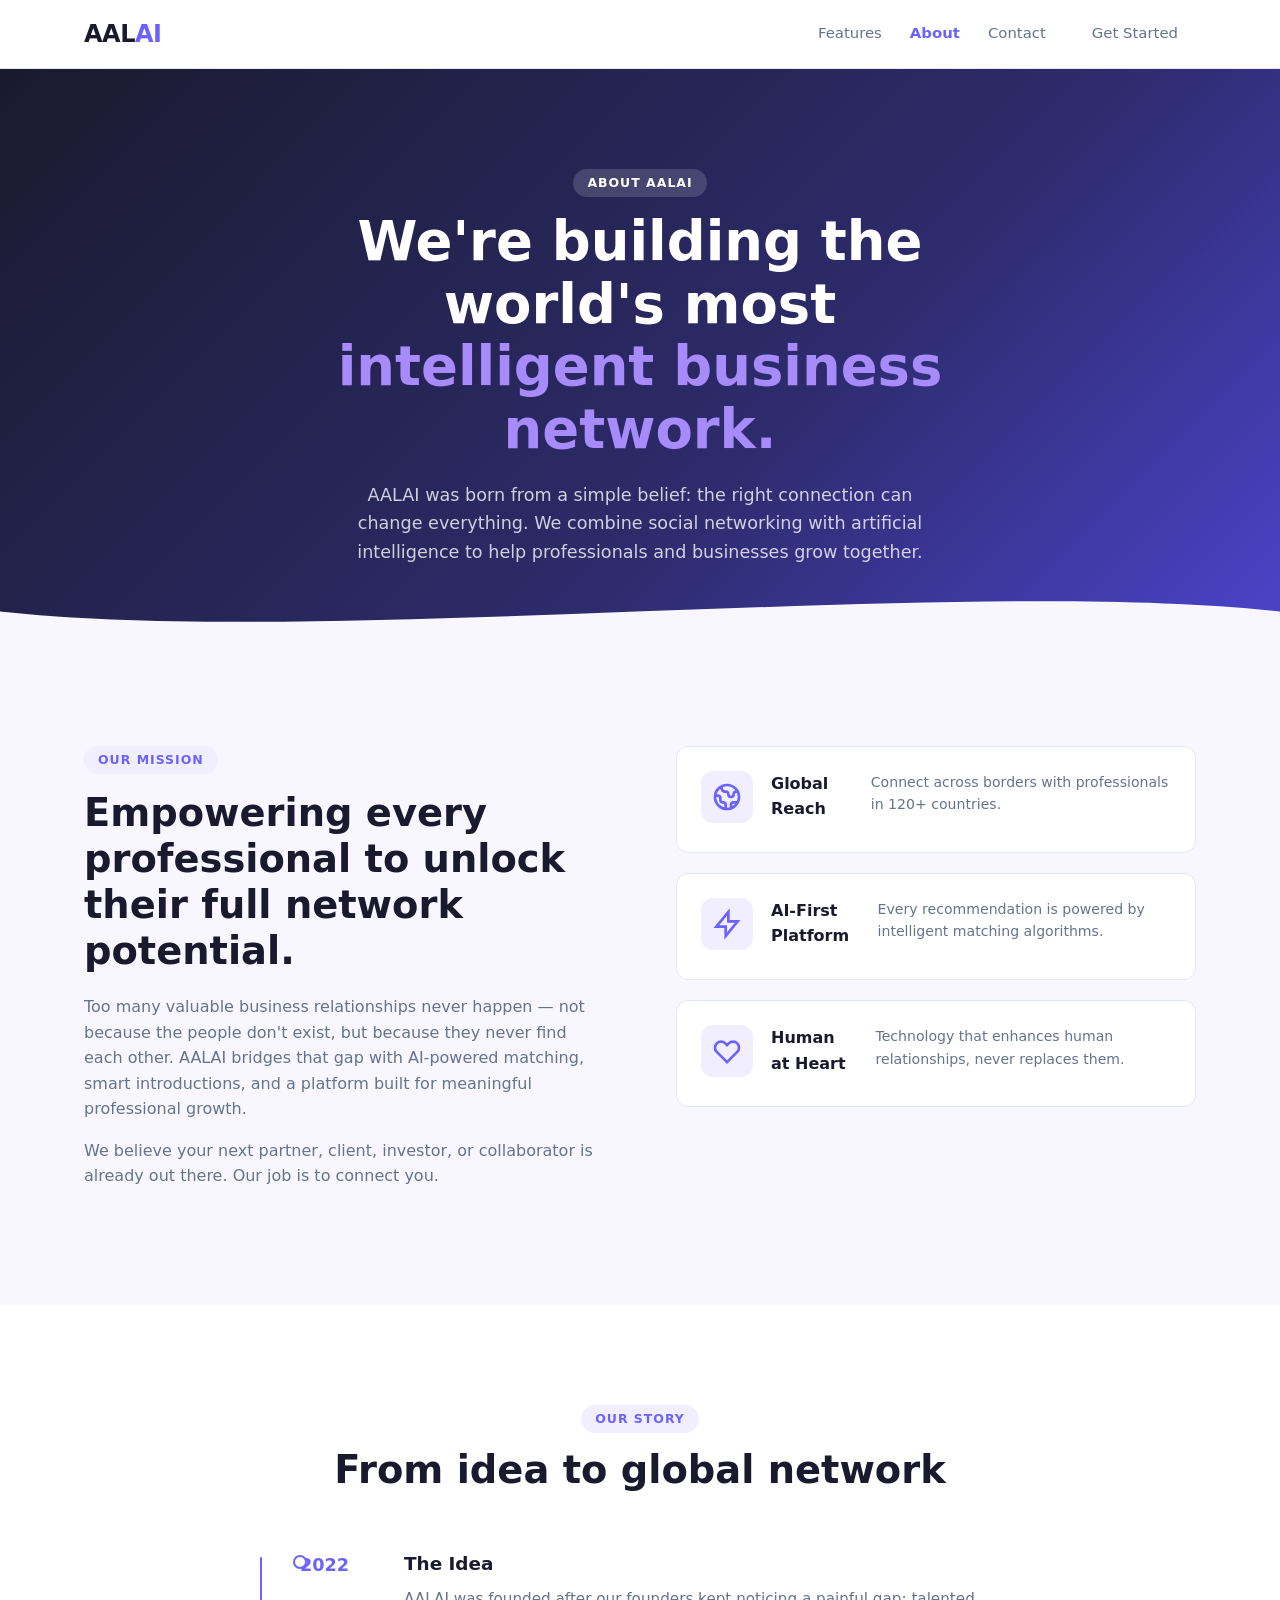
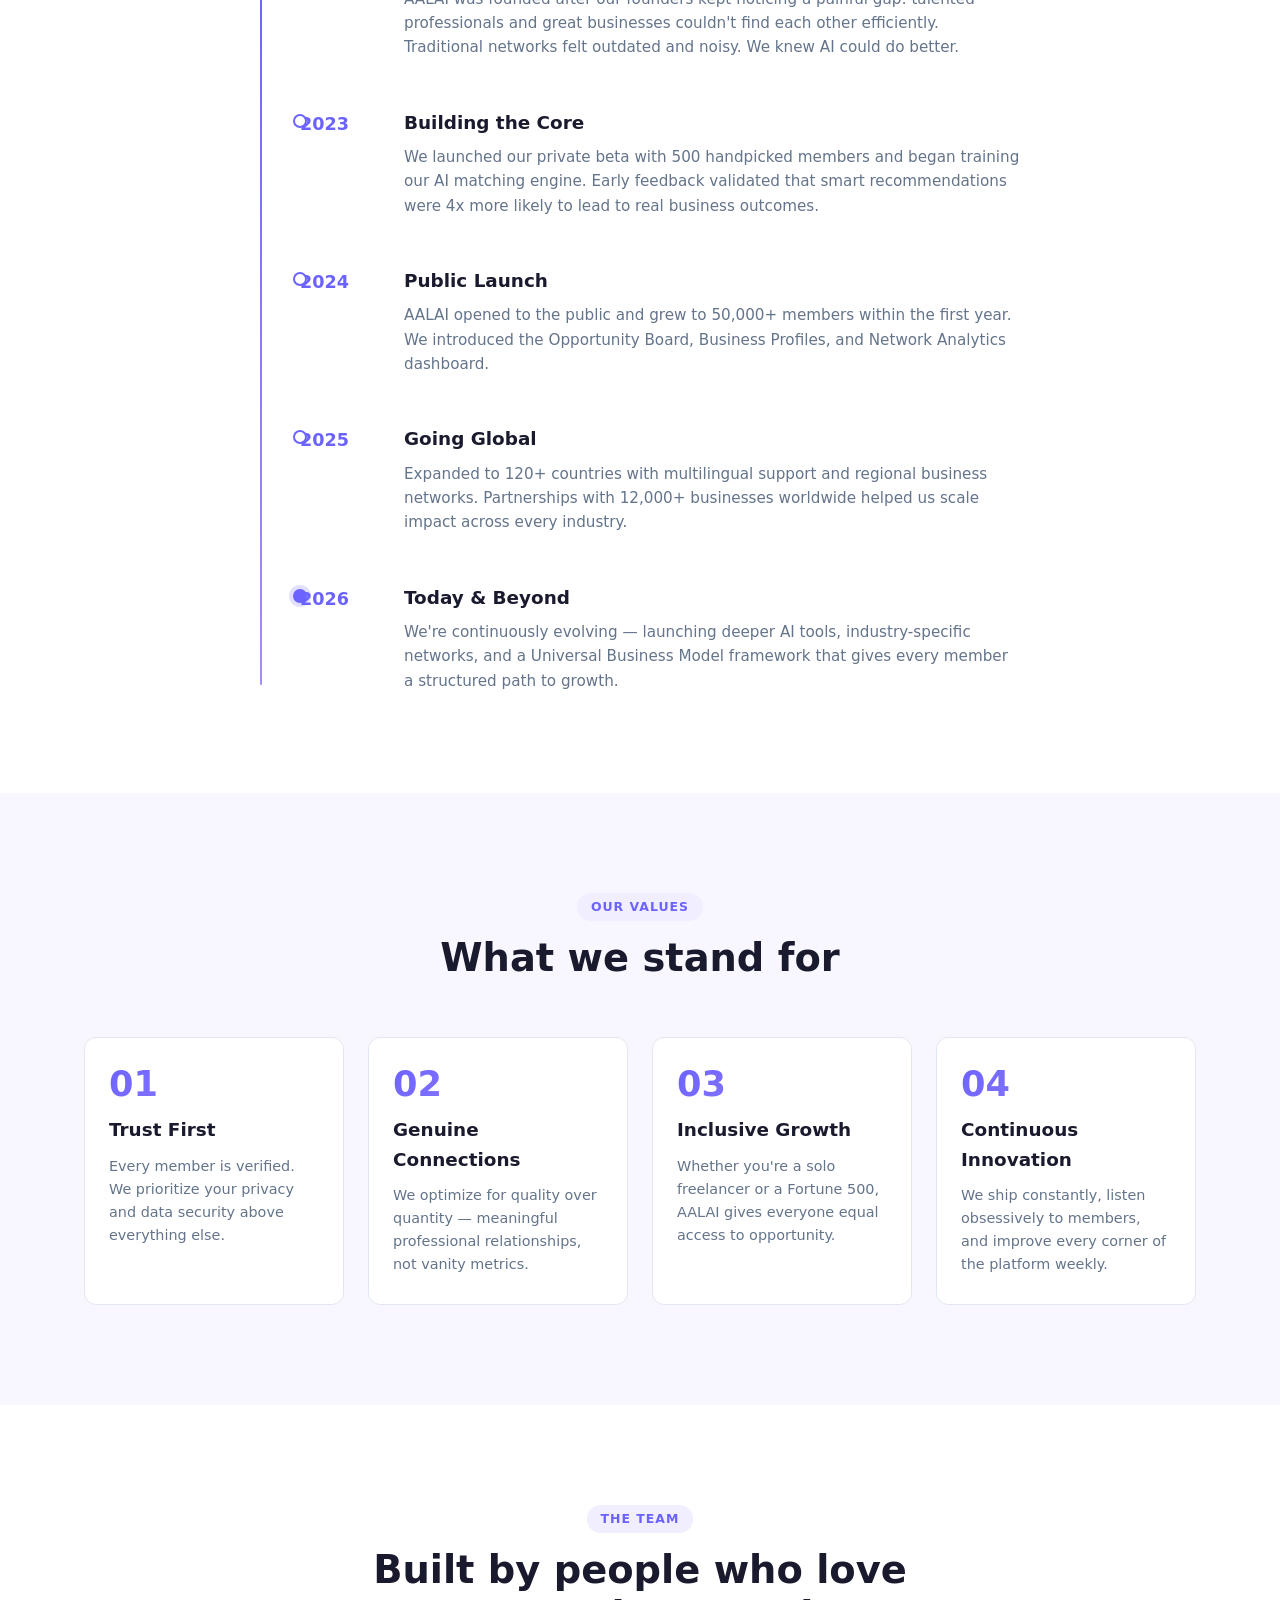
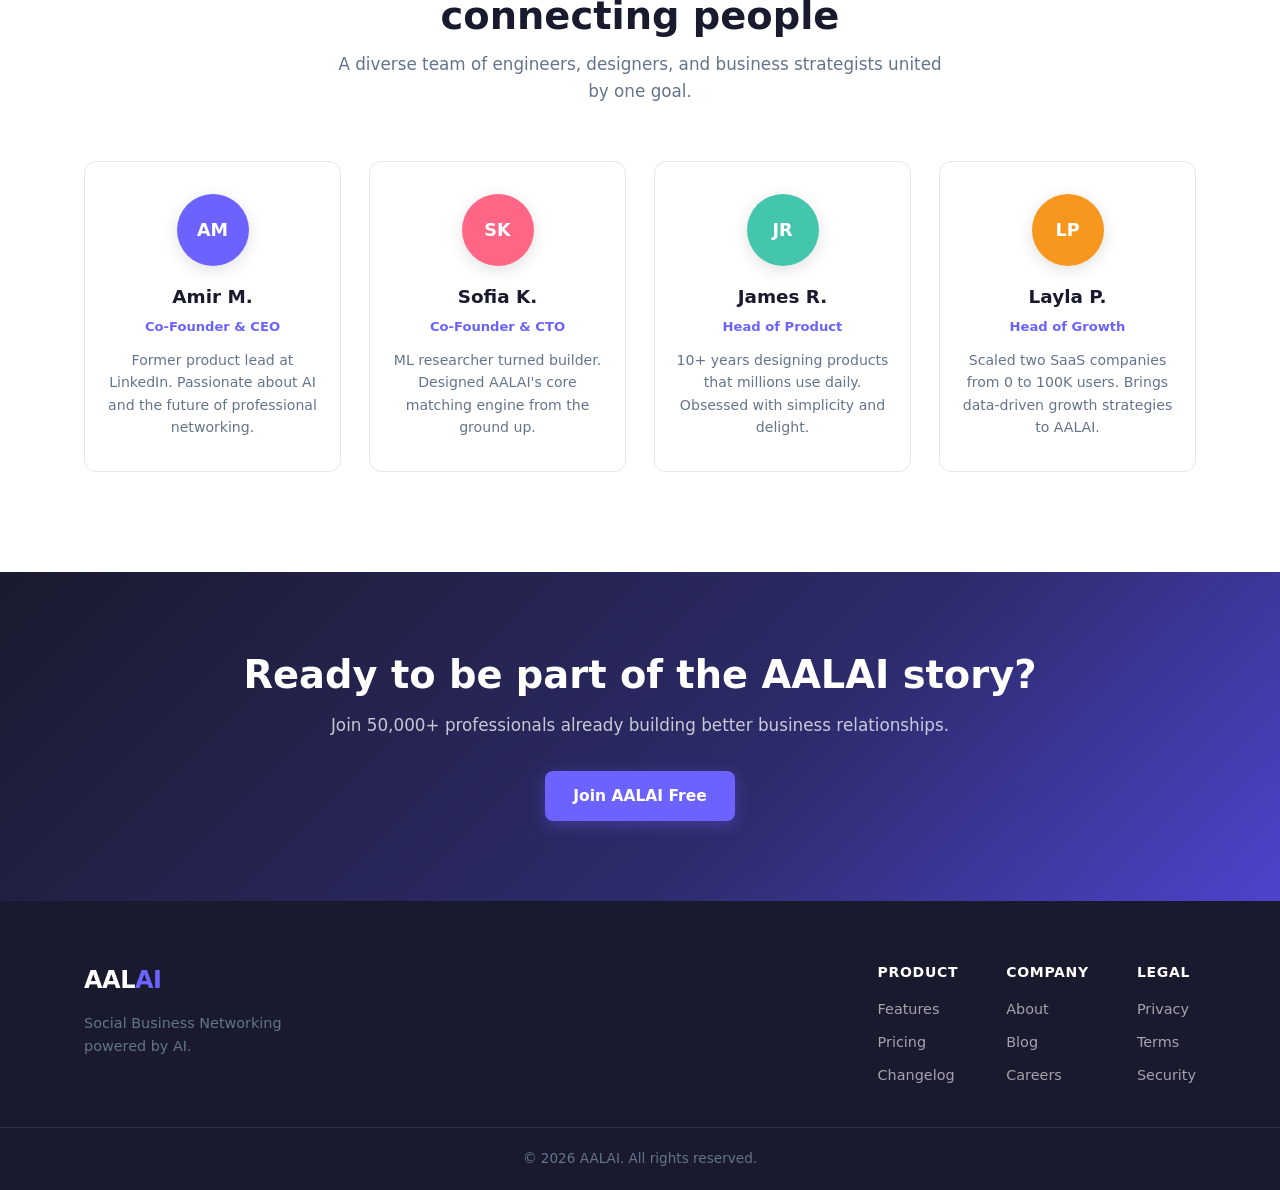
==== about.html @ a9b0bfea "Add About page with mission, story timeline, values, and team - about.html: full About page with pag" ====
<!DOCTYPE html>
<html lang="en">
<head>
  <meta charset="UTF-8" />
  <meta name="viewport" content="width=device-width, initial-scale=1.0" />
  <title>About — AALAI Social Business Networking</title>
  <link rel="stylesheet" href="style.css" />
  <link rel="stylesheet" href="about.css" />
</head>
<body>

  <!-- NAV -->
  <header class="nav">
    <div class="container nav__inner">
      <a href="index.html" class="logo">AAL<span>AI</span></a>
      <nav class="nav__links">
        <a href="index.html#features">Features</a>
        <a href="about.html" class="active">About</a>
        <a href="index.html#contact">Contact</a>
        <a href="index.html#contact" class="btn btn--sm">Get Started</a>
      </nav>
      <button class="nav__toggle" aria-label="Toggle menu">&#9776;</button>
    </div>
  </header>

  <!-- PAGE HERO -->
  <section class="page-hero">
    <div class="container page-hero__inner">
      <span class="badge">About AALAI</span>
      <h1>We're building the world's most<br /><span>intelligent business network.</span></h1>
      <p>AALAI was born from a simple belief: the right connection can change everything. We combine social networking with artificial intelligence to help professionals and businesses grow together.</p>
    </div>
    <div class="page-hero__wave">
      <svg viewBox="0 0 1440 80" xmlns="http://www.w3.org/2000/svg" preserveAspectRatio="none">
        <path d="M0,40 C360,80 1080,0 1440,40 L1440,80 L0,80 Z" fill="#f8f7ff"/>
      </svg>
    </div>
  </section>

  <!-- MISSION -->
  <section class="mission">
    <div class="container mission__inner">
      <div class="mission__text">
        <span class="badge">Our Mission</span>
        <h2>Empowering every professional to unlock their full network potential.</h2>
        <p>Too many valuable business relationships never happen — not because the people don't exist, but because they never find each other. AALAI bridges that gap with AI-powered matching, smart introductions, and a platform built for meaningful professional growth.</p>
        <p>We believe your next partner, client, investor, or collaborator is already out there. Our job is to connect you.</p>
      </div>
      <div class="mission__visual">
        <div class="mission__card">
          <div class="mission__icon">
            <svg width="32" height="32" fill="none" viewBox="0 0 24 24" stroke="#6c63ff" stroke-width="2">
              <path d="M3.055 11H5a2 2 0 012 2v1a2 2 0 002 2 2 2 0 012 2v2.945M8 3.935V5.5A2.5 2.5 0 0010.5 8h.5a2 2 0 012 2 2 2 0 104 0 2 2 0 012-2h1.064M15 20.488V18a2 2 0 012-2h3.064M21 12a9 9 0 11-18 0 9 9 0 0118 0z"/>
            </svg>
          </div>
          <h3>Global Reach</h3>
          <p>Connect across borders with professionals in 120+ countries.</p>
        </div>
        <div class="mission__card">
          <div class="mission__icon">
            <svg width="32" height="32" fill="none" viewBox="0 0 24 24" stroke="#6c63ff" stroke-width="2">
              <path d="M13 10V3L4 14h7v7l9-11h-7z"/>
            </svg>
          </div>
          <h3>AI-First Platform</h3>
          <p>Every recommendation is powered by intelligent matching algorithms.</p>
        </div>
        <div class="mission__card">
          <div class="mission__icon">
            <svg width="32" height="32" fill="none" viewBox="0 0 24 24" stroke="#6c63ff" stroke-width="2">
              <path d="M4.318 6.318a4.5 4.5 0 000 6.364L12 20.364l7.682-7.682a4.5 4.5 0 00-6.364-6.364L12 7.636l-1.318-1.318a4.5 4.5 0 00-6.364 0z"/>
            </svg>
          </div>
          <h3>Human at Heart</h3>
          <p>Technology that enhances human relationships, never replaces them.</p>
        </div>
      </div>
    </div>
  </section>

  <!-- STORY -->
  <section class="story">
    <div class="container">
      <div class="section-header">
        <span class="badge">Our Story</span>
        <h2>From idea to global network</h2>
      </div>
      <div class="timeline">
        <div class="timeline__item">
          <div class="timeline__year">2022</div>
          <div class="timeline__content">
            <h3>The Idea</h3>
            <p>AALAI was founded after our founders kept noticing a painful gap: talented professionals and great businesses couldn't find each other efficiently. Traditional networks felt outdated and noisy. We knew AI could do better.</p>
          </div>
        </div>
        <div class="timeline__item">
          <div class="timeline__year">2023</div>
          <div class="timeline__content">
            <h3>Building the Core</h3>
            <p>We launched our private beta with 500 handpicked members and began training our AI matching engine. Early feedback validated that smart recommendations were 4x more likely to lead to real business outcomes.</p>
          </div>
        </div>
        <div class="timeline__item">
          <div class="timeline__year">2024</div>
          <div class="timeline__content">
            <h3>Public Launch</h3>
            <p>AALAI opened to the public and grew to 50,000+ members within the first year. We introduced the Opportunity Board, Business Profiles, and Network Analytics dashboard.</p>
          </div>
        </div>
        <div class="timeline__item">
          <div class="timeline__year">2025</div>
          <div class="timeline__content">
            <h3>Going Global</h3>
            <p>Expanded to 120+ countries with multilingual support and regional business networks. Partnerships with 12,000+ businesses worldwide helped us scale impact across every industry.</p>
          </div>
        </div>
        <div class="timeline__item timeline__item--current">
          <div class="timeline__year">2026</div>
          <div class="timeline__content">
            <h3>Today &amp; Beyond</h3>
            <p>We're continuously evolving — launching deeper AI tools, industry-specific networks, and a Universal Business Model framework that gives every member a structured path to growth.</p>
          </div>
        </div>
      </div>
    </div>
  </section>

  <!-- VALUES -->
  <section class="values">
    <div class="container">
      <div class="section-header">
        <span class="badge">Our Values</span>
        <h2>What we stand for</h2>
      </div>
      <div class="values__grid">
        <div class="value-card">
          <div class="value-num">01</div>
          <h3>Trust First</h3>
          <p>Every member is verified. We prioritize your privacy and data security above everything else.</p>
        </div>
        <div class="value-card">
          <div class="value-num">02</div>
          <h3>Genuine Connections</h3>
          <p>We optimize for quality over quantity — meaningful professional relationships, not vanity metrics.</p>
        </div>
        <div class="value-card">
          <div class="value-num">03</div>
          <h3>Inclusive Growth</h3>
          <p>Whether you're a solo freelancer or a Fortune 500, AALAI gives everyone equal access to opportunity.</p>
        </div>
        <div class="value-card">
          <div class="value-num">04</div>
          <h3>Continuous Innovation</h3>
          <p>We ship constantly, listen obsessively to members, and improve every corner of the platform weekly.</p>
        </div>
      </div>
    </div>
  </section>

  <!-- TEAM -->
  <section class="team">
    <div class="container">
      <div class="section-header">
        <span class="badge">The Team</span>
        <h2>Built by people who love connecting people</h2>
        <p>A diverse team of engineers, designers, and business strategists united by one goal.</p>
      </div>
      <div class="team__grid">
        <div class="team-card">
          <div class="team-avatar" style="--color:#6c63ff">AM</div>
          <h3>Amir M.</h3>
          <span>Co-Founder &amp; CEO</span>
          <p>Former product lead at LinkedIn. Passionate about AI and the future of professional networking.</p>
        </div>
        <div class="team-card">
          <div class="team-avatar" style="--color:#ff6584">SK</div>
          <h3>Sofia K.</h3>
          <span>Co-Founder &amp; CTO</span>
          <p>ML researcher turned builder. Designed AALAI's core matching engine from the ground up.</p>
        </div>
        <div class="team-card">
          <div class="team-avatar" style="--color:#43c6ac">JR</div>
          <h3>James R.</h3>
          <span>Head of Product</span>
          <p>10+ years designing products that millions use daily. Obsessed with simplicity and delight.</p>
        </div>
        <div class="team-card">
          <div class="team-avatar" style="--color:#f7971e">LP</div>
          <h3>Layla P.</h3>
          <span>Head of Growth</span>
          <p>Scaled two SaaS companies from 0 to 100K users. Brings data-driven growth strategies to AALAI.</p>
        </div>
      </div>
    </div>
  </section>

  <!-- CTA -->
  <section class="about-cta">
    <div class="container about-cta__inner">
      <h2>Ready to be part of the AALAI story?</h2>
      <p>Join 50,000+ professionals already building better business relationships.</p>
      <a href="index.html#contact" class="btn btn--primary">Join AALAI Free</a>
    </div>
  </section>

  <!-- FOOTER -->
  <footer class="footer">
    <div class="container footer__inner">
      <div class="footer__brand">
        <a href="index.html" class="logo">AAL<span>AI</span></a>
        <p>Social Business Networking powered by AI.</p>
      </div>
      <div class="footer__links">
        <div>
          <strong>Product</strong>
          <a href="index.html#features">Features</a>
          <a href="#">Pricing</a>
          <a href="#">Changelog</a>
        </div>
        <div>
          <strong>Company</strong>
          <a href="about.html">About</a>
          <a href="#">Blog</a>
          <a href="#">Careers</a>
        </div>
        <div>
          <strong>Legal</strong>
          <a href="#">Privacy</a>
          <a href="#">Terms</a>
          <a href="#">Security</a>
        </div>
      </div>
    </div>
    <div class="footer__bottom">
      <div class="container">
        <p>&copy; 2026 AALAI. All rights reserved.</p>
      </div>
    </div>
  </footer>

  <script src="main.js"></script>
</body>
</html>
---- style.css ----
/* ===========================
   AALAI — Social Business Networking
   style.css
   =========================== */

*, *::before, *::after { box-sizing: border-box; margin: 0; padding: 0; }

:root {
  --primary: #6c63ff;
  --primary-dark: #4b44cc;
  --primary-light: #f0eeff;
  --accent: #ff6584;
  --text: #1a1a2e;
  --muted: #64748b;
  --bg: #ffffff;
  --bg-alt: #f8f7ff;
  --border: #e2e8f0;
  --radius: 12px;
  --shadow: 0 4px 24px rgba(108,99,255,0.10);
  --shadow-lg: 0 8px 40px rgba(108,99,255,0.18);
  --transition: 0.22s ease;
  --font: 'Segoe UI', system-ui, -apple-system, sans-serif;
}

html { scroll-behavior: smooth; }

body {
  font-family: var(--font);
  color: var(--text);
  background: var(--bg);
  line-height: 1.6;
}

.container {
  max-width: 1160px;
  margin: 0 auto;
  padding: 0 24px;
}

/* TYPOGRAPHY */
h1 { font-size: clamp(2.2rem, 5vw, 3.4rem); font-weight: 800; line-height: 1.15; }
h2 { font-size: clamp(1.6rem, 3.5vw, 2.4rem); font-weight: 700; line-height: 1.2; }
h3 { font-size: 1.15rem; font-weight: 600; }
p  { color: var(--muted); }

.badge {
  display: inline-block;
  background: var(--primary-light);
  color: var(--primary);
  font-size: 0.78rem;
  font-weight: 600;
  letter-spacing: 0.08em;
  text-transform: uppercase;
  padding: 4px 14px;
  border-radius: 100px;
  margin-bottom: 14px;
}

.section-header {
  text-align: center;
  max-width: 620px;
  margin: 0 auto 56px;
}
.section-header h2 { margin-bottom: 12px; }
.section-header p { font-size: 1.05rem; }

/* BUTTONS */
.btn {
  display: inline-flex;
  align-items: center;
  gap: 6px;
  padding: 13px 28px;
  border-radius: 8px;
  font-size: 0.97rem;
  font-weight: 600;
  text-decoration: none;
  cursor: pointer;
  border: none;
  transition: var(--transition);
}
.btn--primary {
  background: var(--primary);
  color: #fff;
  box-shadow: 0 4px 16px rgba(108,99,255,0.35);
}
.btn--primary:hover { background: var(--primary-dark); transform: translateY(-1px); box-shadow: 0 6px 20px rgba(108,99,255,0.45); }
.btn--ghost {
  background: transparent;
  color: var(--primary);
  border: 2px solid var(--primary);
}
.btn--ghost:hover { background: var(--primary-light); }
.btn--sm { padding: 8px 18px; font-size: 0.875rem; }
.btn--full { width: 100%; justify-content: center; }

/* NAV */
.nav {
  position: sticky;
  top: 0;
  z-index: 100;
  background: rgba(255,255,255,0.92);
  backdrop-filter: blur(12px);
  border-bottom: 1px solid var(--border);
}
.nav__inner {
  display: flex;
  align-items: center;
  justify-content: space-between;
  height: 68px;
}
.logo {
  font-size: 1.5rem;
  font-weight: 800;
  text-decoration: none;
  color: var(--text);
  letter-spacing: -0.02em;
}
.logo span { color: var(--primary); }

.nav__links {
  display: flex;
  align-items: center;
  gap: 28px;
}
.nav__links a {
  color: var(--muted);
  text-decoration: none;
  font-size: 0.93rem;
  font-weight: 500;
  transition: color var(--transition);
}
.nav__links a:hover { color: var(--primary); }

.nav__toggle {
  display: none;
  background: none;
  border: none;
  font-size: 1.4rem;
  cursor: pointer;
  color: var(--text);
}

/* HERO */
.hero {
  background: linear-gradient(135deg, #1a1a2e 0%, #2d2b6b 60%, #4b44cc 100%);
  position: relative;
  overflow: hidden;
  padding: 100px 0 0;
}
.hero__inner {
  display: grid;
  grid-template-columns: 1fr 1fr;
  gap: 60px;
  align-items: center;
  padding-bottom: 80px;
}
.hero__text { color: #fff; }
.hero__text .badge { background: rgba(255,255,255,0.15); color: #fff; }
.hero__text h1 { color: #fff; margin-bottom: 20px; }
.hero__text h1 span { color: #a78bfa; }
.hero__text p { color: rgba(255,255,255,0.78); font-size: 1.08rem; margin-bottom: 32px; max-width: 480px; }

.hero__cta { display: flex; gap: 16px; flex-wrap: wrap; margin-bottom: 40px; }
.hero__cta .btn--ghost { color: #fff; border-color: rgba(255,255,255,0.45); }
.hero__cta .btn--ghost:hover { background: rgba(255,255,255,0.1); }

.hero__stats { display: flex; gap: 32px; }
.stat strong { display: block; font-size: 1.6rem; font-weight: 800; color: #fff; }
.stat span { font-size: 0.83rem; color: rgba(255,255,255,0.6); text-transform: uppercase; letter-spacing: 0.06em; }

/* Network graph visual */
.hero__visual {
  display: flex;
  justify-content: center;
  align-items: center;
}
.network-graph {
  position: relative;
  width: 300px;
  height: 300px;
}
.node {
  position: absolute;
  display: flex;
  align-items: center;
  justify-content: center;
}
.node--center { top: 50%; left: 50%; transform: translate(-50%,-50%); z-index: 2; }
.node--1 { top: 2%; left: 50%; transform: translateX(-50%); }
.node--2 { top: 22%; right: 2%; }
.node--3 { bottom: 22%; right: 2%; }
.node--4 { bottom: 2%; left: 50%; transform: translateX(-50%); }
.node--5 { bottom: 22%; left: 2%; }
.node--6 { top: 22%; left: 2%; }

.avatar {
  width: 44px;
  height: 44px;
  background: linear-gradient(135deg, #a78bfa, #6c63ff);
  border-radius: 50%;
  display: flex;
  align-items: center;
  justify-content: center;
  color: #fff;
  font-size: 0.75rem;
  font-weight: 700;
  border: 2px solid rgba(255,255,255,0.3);
  box-shadow: 0 4px 12px rgba(0,0,0,0.25);
}

.lines {
  position: absolute;
  inset: 0;
  width: 100%;
  height: 100%;
  z-index: 0;
  animation: dash 3s linear infinite;
}
@keyframes dash {
  to { stroke-dashoffset: -20; }
}

.hero__wave {
  position: absolute;
  bottom: -1px;
  left: 0;
  width: 100%;
  line-height: 0;
}
.hero__wave svg { display: block; width: 100%; }

/* FEATURES */
.features {
  background: var(--bg-alt);
  padding: 100px 0;
}
.features__grid {
  display: grid;
  grid-template-columns: repeat(3, 1fr);
  gap: 28px;
}
.feature-card {
  background: var(--bg);
  border: 1px solid var(--border);
  border-radius: var(--radius);
  padding: 32px 28px;
  transition: var(--transition);
}
.feature-card:hover { box-shadow: var(--shadow-lg); transform: translateY(-4px); }
.feature-icon {
  width: 54px;
  height: 54px;
  background: var(--primary-light);
  border-radius: 12px;
  display: flex;
  align-items: center;
  justify-content: center;
  margin-bottom: 20px;
}
.feature-card h3 { margin-bottom: 10px; color: var(--text); }
.feature-card p { font-size: 0.93rem; }

/* HOW IT WORKS */
.how {
  padding: 100px 0;
  background: var(--bg);
}
.how__steps {
  display: flex;
  align-items: flex-start;
  justify-content: center;
  gap: 24px;
  flex-wrap: wrap;
}
.step {
  flex: 1;
  min-width: 200px;
  max-width: 280px;
  text-align: center;
}
.step__num {
  font-size: 2.8rem;
  font-weight: 900;
  color: var(--primary-light);
  line-height: 1;
  margin-bottom: 12px;
  background: linear-gradient(135deg, var(--primary), var(--primary-dark));
  -webkit-background-clip: text;
  -webkit-text-fill-color: transparent;
  background-clip: text;
}
.step h3 { margin-bottom: 10px; }
.step p { font-size: 0.92rem; }
.step__arrow { font-size: 1.8rem; color: var(--primary); align-self: center; opacity: 0.4; }

/* TESTIMONIALS */
.testimonials {
  padding: 100px 0;
  background: var(--bg-alt);
}
.testimonials__grid {
  display: grid;
  grid-template-columns: repeat(3, 1fr);
  gap: 28px;
}
.testimonial-card {
  background: var(--bg);
  border: 1px solid var(--border);
  border-radius: var(--radius);
  padding: 28px;
}
.testimonial-card p { font-size: 0.97rem; color: var(--text); margin-bottom: 20px; font-style: italic; }
.testimonial-author {
  display: flex;
  align-items: center;
  gap: 12px;
}
.testimonial-author .avatar {
  width: 40px;
  height: 40px;
  font-size: 0.7rem;
  border: none;
  background: linear-gradient(135deg, #6c63ff, #a78bfa);
}
.testimonial-author strong { display: block; font-size: 0.9rem; color: var(--text); }
.testimonial-author span { font-size: 0.8rem; color: var(--muted); }

/* CONTACT */
.contact {
  padding: 100px 0;
  background: var(--bg);
}
.contact__inner {
  display: grid;
  grid-template-columns: 1fr 1fr;
  gap: 80px;
  align-items: start;
}
.contact__text .badge { margin-bottom: 16px; }
.contact__text h2 { margin-bottom: 16px; }
.contact__text p { margin-bottom: 24px; font-size: 1rem; }
.contact__perks { list-style: none; display: flex; flex-direction: column; gap: 10px; }
.contact__perks li { color: var(--primary); font-weight: 600; font-size: 0.95rem; }

.contact__form { display: flex; flex-direction: column; gap: 18px; }
.form-group { display: flex; flex-direction: column; gap: 6px; }
.form-group label { font-size: 0.875rem; font-weight: 600; color: var(--text); }
.form-group input,
.form-group textarea {
  padding: 11px 14px;
  border: 1.5px solid var(--border);
  border-radius: 8px;
  font-family: var(--font);
  font-size: 0.95rem;
  color: var(--text);
  background: var(--bg);
  transition: border-color var(--transition);
  resize: none;
}
.form-group input:focus,
.form-group textarea:focus {
  outline: none;
  border-color: var(--primary);
  box-shadow: 0 0 0 3px rgba(108,99,255,0.12);
}
.form-note { font-size: 0.78rem; text-align: center; color: var(--muted); }
.form-success {
  background: #ecfdf5;
  color: #059669;
  border: 1px solid #a7f3d0;
  border-radius: 8px;
  padding: 12px 16px;
  font-weight: 600;
  text-align: center;
}

/* FOOTER */
.footer {
  background: var(--text);
  color: rgba(255,255,255,0.7);
}
.footer__inner {
  display: flex;
  justify-content: space-between;
  gap: 48px;
  padding: 60px 24px 40px;
  flex-wrap: wrap;
}
.footer__brand { max-width: 260px; }
.footer__brand .logo { color: #fff; margin-bottom: 12px; display: inline-block; }
.footer__brand p { font-size: 0.9rem; }
.footer__links {
  display: flex;
  gap: 48px;
  flex-wrap: wrap;
}
.footer__links div {
  display: flex;
  flex-direction: column;
  gap: 10px;
}
.footer__links strong { color: #fff; font-size: 0.875rem; letter-spacing: 0.05em; text-transform: uppercase; margin-bottom: 4px; }
.footer__links a {
  color: rgba(255,255,255,0.6);
  text-decoration: none;
  font-size: 0.9rem;
  transition: color var(--transition);
}
.footer__links a:hover { color: #fff; }
.footer__bottom {
  border-top: 1px solid rgba(255,255,255,0.1);
  padding: 20px 24px;
  text-align: center;
}
.footer__bottom p { font-size: 0.85rem; }

/* RESPONSIVE */
@media (max-width: 900px) {
  .hero__inner { grid-template-columns: 1fr; gap: 40px; text-align: center; }
  .hero__visual { display: none; }
  .hero__stats { justify-content: center; }
  .hero__cta { justify-content: center; }
  .hero__text p { margin: 0 auto 32px; }
  .features__grid { grid-template-columns: repeat(2, 1fr); }
  .testimonials__grid { grid-template-columns: repeat(2, 1fr); }
  .contact__inner { grid-template-columns: 1fr; gap: 48px; }
}

@media (max-width: 640px) {
  .nav__links { display: none; }
  .nav__links.open {
    display: flex;
    flex-direction: column;
    position: absolute;
    top: 68px;
    left: 0;
    right: 0;
    background: #fff;
    border-bottom: 1px solid var(--border);
    padding: 20px 24px;
    gap: 16px;
    box-shadow: var(--shadow);
    z-index: 99;
  }
  .nav__toggle { display: block; }
  .features__grid { grid-template-columns: 1fr; }
  .testimonials__grid { grid-template-columns: 1fr; }
  .how__steps { flex-direction: column; align-items: center; }
  .step__arrow { transform: rotate(90deg); }
  .footer__inner { flex-direction: column; }
  .footer__links { gap: 32px; }
  .hero__stats { flex-direction: column; gap: 16px; align-items: center; }
}
---- about.css ----
/* ===========================
   AALAI — About Page styles
   about.css
   =========================== */

/* Active nav link */
.nav__links a.active { color: var(--primary); font-weight: 600; }

/* PAGE HERO */
.page-hero {
  background: linear-gradient(135deg, #1a1a2e 0%, #2d2b6b 60%, #4b44cc 100%);
  padding: 100px 0 0;
  position: relative;
  overflow: hidden;
  text-align: center;
}
.page-hero__inner {
  padding-bottom: 80px;
  max-width: 760px;
  margin: 0 auto;
}
.page-hero__inner .badge { background: rgba(255,255,255,0.15); color: #fff; }
.page-hero__inner h1 { color: #fff; margin-bottom: 20px; }
.page-hero__inner h1 span { color: #a78bfa; }
.page-hero__inner p { color: rgba(255,255,255,0.78); font-size: 1.1rem; max-width: 600px; margin: 0 auto; }
.page-hero__wave { position: absolute; bottom: -1px; left: 0; width: 100%; line-height: 0; }
.page-hero__wave svg { display: block; width: 100%; }

/* MISSION */
.mission {
  background: var(--bg-alt);
  padding: 100px 0;
}
.mission__inner {
  display: grid;
  grid-template-columns: 1fr 1fr;
  gap: 72px;
  align-items: start;
}
.mission__text .badge { margin-bottom: 16px; }
.mission__text h2 { margin-bottom: 20px; }
.mission__text p { font-size: 1rem; margin-bottom: 16px; }
.mission__visual {
  display: flex;
  flex-direction: column;
  gap: 20px;
}
.mission__card {
  background: var(--bg);
  border: 1px solid var(--border);
  border-radius: var(--radius);
  padding: 24px;
  display: flex;
  gap: 18px;
  align-items: flex-start;
  transition: var(--transition);
}
.mission__card:hover { box-shadow: var(--shadow); transform: translateX(4px); }
.mission__icon {
  width: 52px;
  height: 52px;
  min-width: 52px;
  background: var(--primary-light);
  border-radius: 12px;
  display: flex;
  align-items: center;
  justify-content: center;
}
.mission__card h3 { margin-bottom: 6px; font-size: 1rem; }
.mission__card p { font-size: 0.88rem; margin: 0; }

/* STORY / TIMELINE */
.story {
  background: var(--bg);
  padding: 100px 0;
}
.timeline {
  position: relative;
  max-width: 760px;
  margin: 0 auto;
  padding-left: 40px;
}
.timeline::before {
  content: '';
  position: absolute;
  left: 0;
  top: 8px;
  bottom: 8px;
  width: 2px;
  background: linear-gradient(to bottom, var(--primary), #a78bfa);
  border-radius: 2px;
}
.timeline__item {
  position: relative;
  padding-bottom: 48px;
  display: grid;
  grid-template-columns: 80px 1fr;
  gap: 24px;
  align-items: start;
}
.timeline__item:last-child { padding-bottom: 0; }
.timeline__item::before {
  content: '';
  position: absolute;
  left: -7px;
  top: 6px;
  width: 14px;
  height: 14px;
  border-radius: 50%;
  background: var(--bg);
  border: 2px solid var(--primary);
}
.timeline__item--current::before {
  background: var(--primary);
  box-shadow: 0 0 0 4px rgba(108,99,255,0.2);
}
.timeline__year {
  font-size: 1.1rem;
  font-weight: 800;
  color: var(--primary);
  padding-top: 2px;
}
.timeline__content h3 { margin-bottom: 8px; }
.timeline__content p { font-size: 0.95rem; }

/* VALUES */
.values {
  background: var(--bg-alt);
  padding: 100px 0;
}
.values__grid {
  display: grid;
  grid-template-columns: repeat(4, 1fr);
  gap: 24px;
}
.value-card {
  background: var(--bg);
  border: 1px solid var(--border);
  border-radius: var(--radius);
  padding: 28px 24px;
  transition: var(--transition);
}
.value-card:hover { box-shadow: var(--shadow-lg); transform: translateY(-4px); }
.value-num {
  font-size: 2.2rem;
  font-weight: 900;
  background: linear-gradient(135deg, var(--primary), #a78bfa);
  -webkit-background-clip: text;
  -webkit-text-fill-color: transparent;
  background-clip: text;
  line-height: 1;
  margin-bottom: 14px;
}
.value-card h3 { margin-bottom: 10px; }
.value-card p { font-size: 0.9rem; }

/* TEAM */
.team {
  background: var(--bg);
  padding: 100px 0;
}
.team__grid {
  display: grid;
  grid-template-columns: repeat(4, 1fr);
  gap: 28px;
}
.team-card {
  text-align: center;
  padding: 32px 20px;
  border: 1px solid var(--border);
  border-radius: var(--radius);
  transition: var(--transition);
}
.team-card:hover { box-shadow: var(--shadow-lg); transform: translateY(-4px); }
.team-avatar {
  width: 72px;
  height: 72px;
  border-radius: 50%;
  background: var(--color, var(--primary));
  color: #fff;
  font-size: 1.1rem;
  font-weight: 700;
  display: flex;
  align-items: center;
  justify-content: center;
  margin: 0 auto 16px;
  box-shadow: 0 4px 16px rgba(0,0,0,0.12);
}
.team-card h3 { margin-bottom: 4px; }
.team-card span { font-size: 0.82rem; color: var(--primary); font-weight: 600; display: block; margin-bottom: 12px; }
.team-card p { font-size: 0.88rem; }

/* ABOUT CTA */
.about-cta {
  background: linear-gradient(135deg, #1a1a2e 0%, #2d2b6b 60%, #4b44cc 100%);
  padding: 80px 0;
}
.about-cta__inner {
  text-align: center;
}
.about-cta__inner h2 { color: #fff; margin-bottom: 14px; }
.about-cta__inner p { color: rgba(255,255,255,0.75); font-size: 1.05rem; margin-bottom: 32px; }

/* RESPONSIVE */
@media (max-width: 900px) {
  .mission__inner { grid-template-columns: 1fr; gap: 40px; }
  .values__grid { grid-template-columns: repeat(2, 1fr); }
  .team__grid { grid-template-columns: repeat(2, 1fr); }
}

@media (max-width: 640px) {
  .timeline { padding-left: 28px; }
  .timeline__item { grid-template-columns: 60px 1fr; gap: 12px; }
  .values__grid { grid-template-columns: 1fr; }
  .team__grid { grid-template-columns: repeat(2, 1fr); }
}
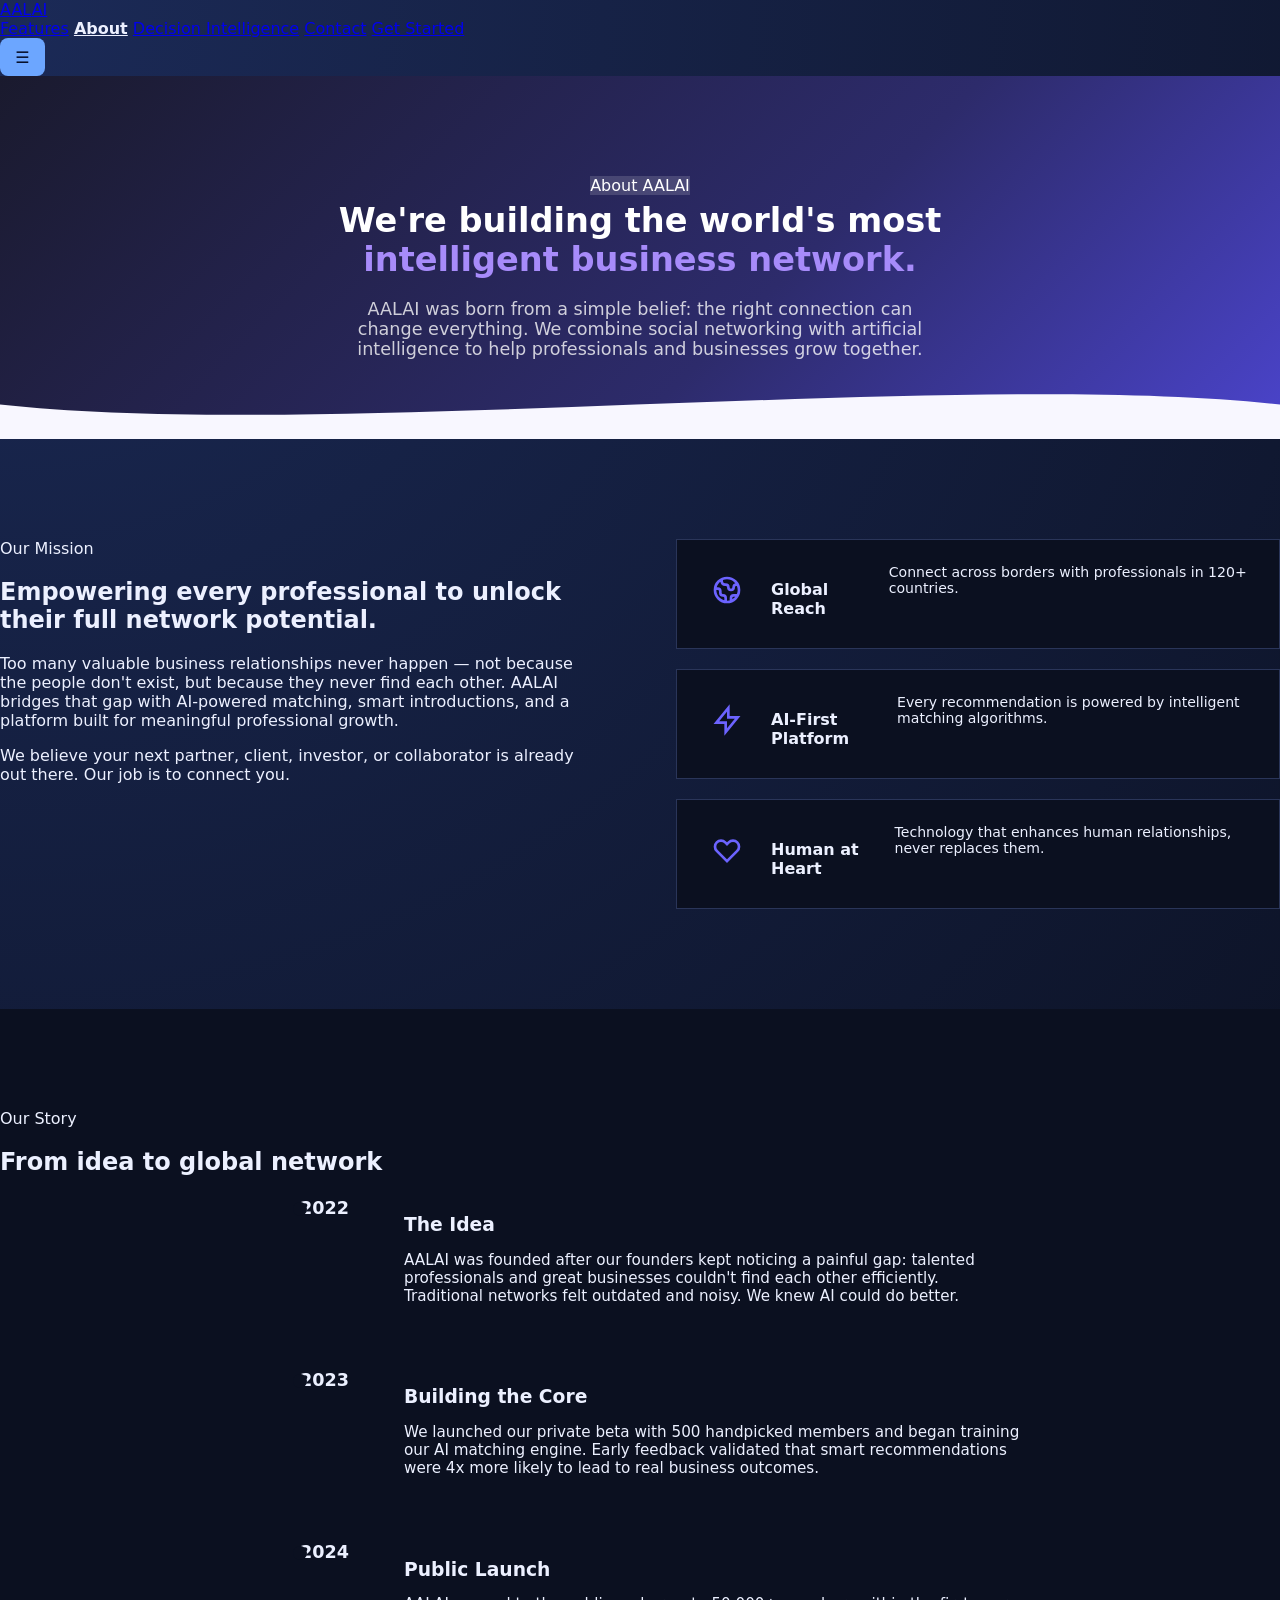
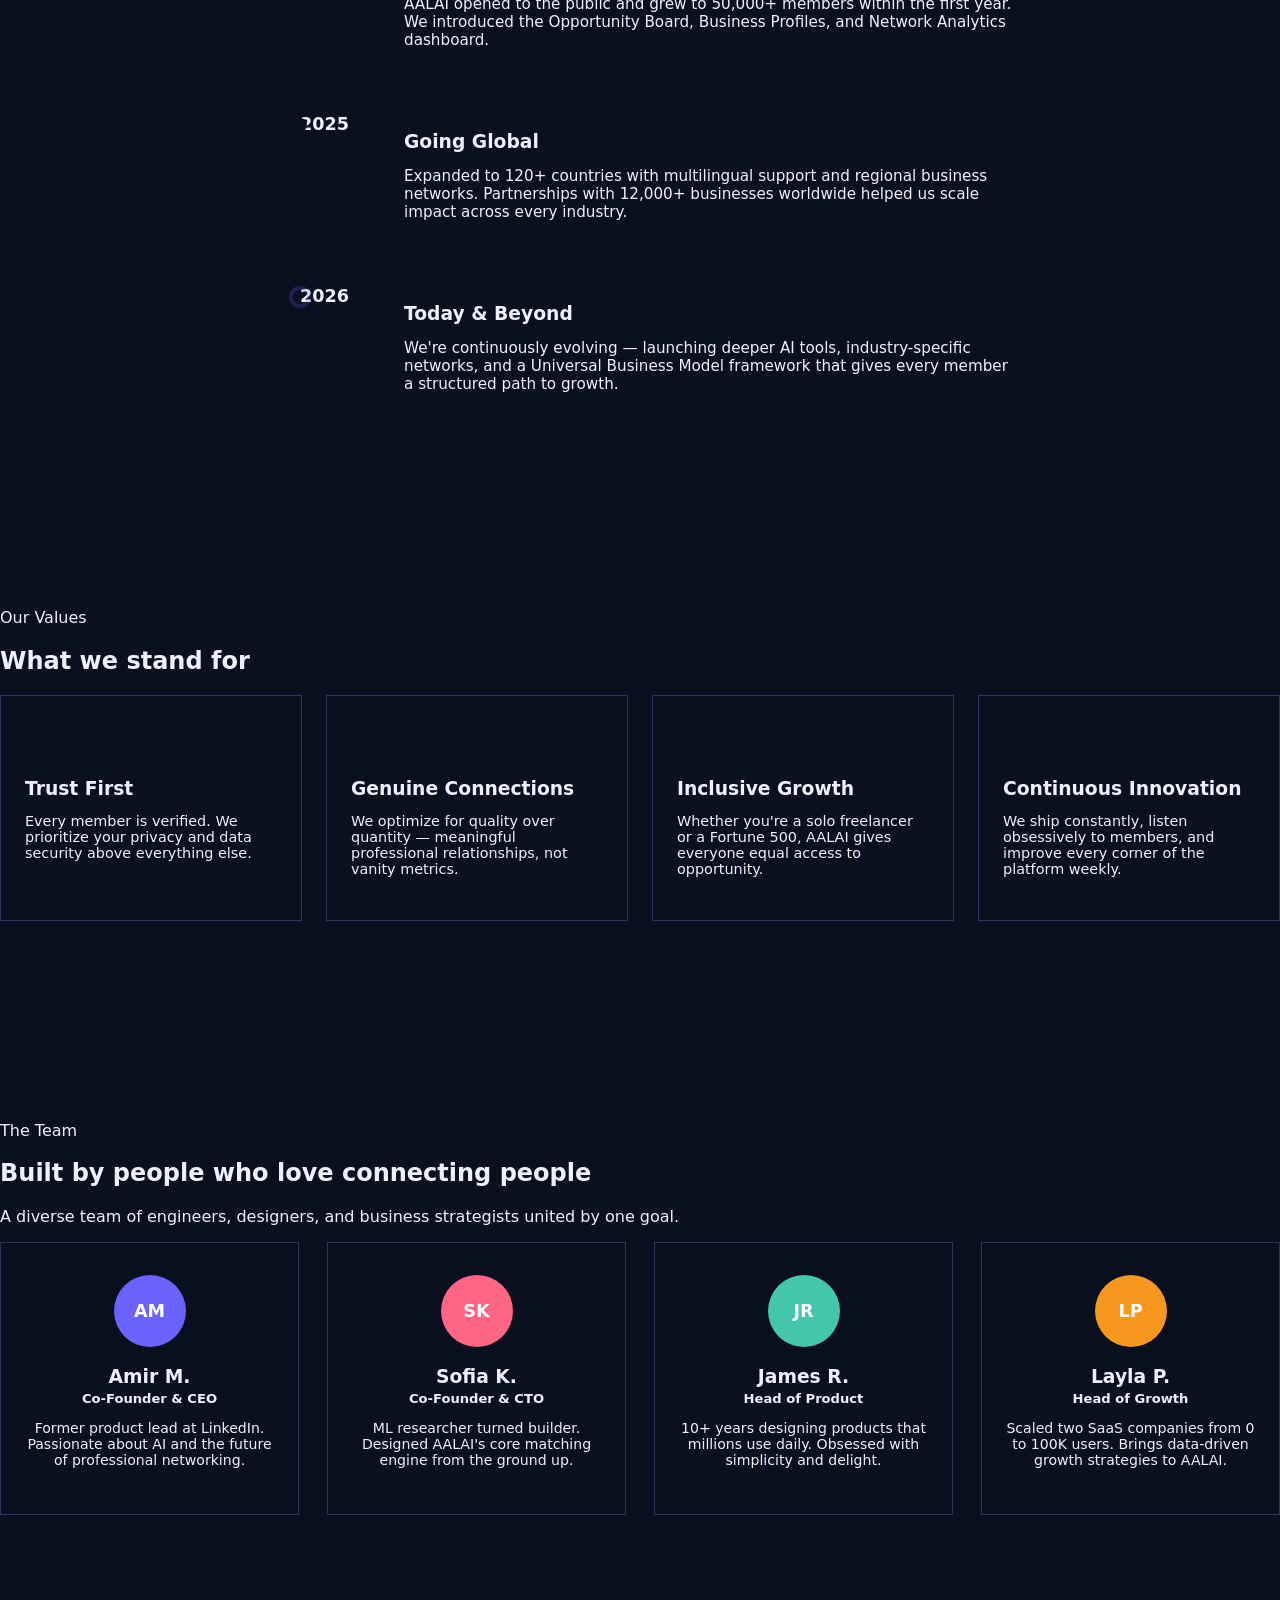
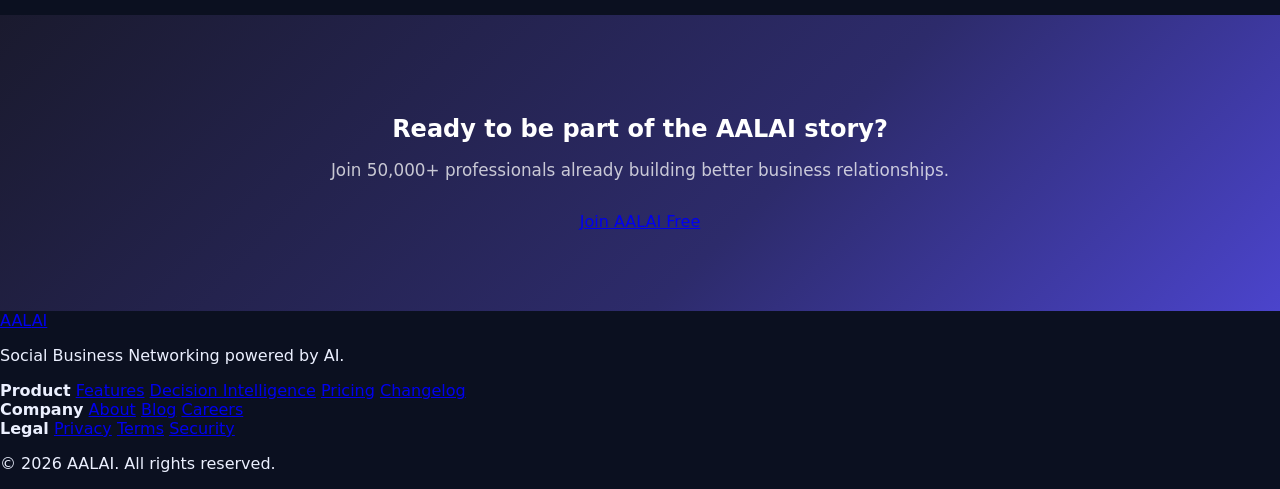
==== commit 8971e1ed: "Add Pricing, Blog, Careers, and Privacy & Terms pages Builds out all placeholder-linked pages in the" ====
--- a/about.html
+++ b/about.html
@@ -16,6 +16,7 @@
       <nav class="nav__links">
         <a href="index.html#features">Features</a>
         <a href="about.html" class="active">About</a>
+        <a href="decision-intelligence.html">Decision Intelligence</a>
         <a href="index.html#contact">Contact</a>
         <a href="index.html#contact" class="btn btn--sm">Get Started</a>
       </nav>
@@ -214,19 +215,20 @@
         <div>
           <strong>Product</strong>
           <a href="index.html#features">Features</a>
-          <a href="#">Pricing</a>
+          <a href="decision-intelligence.html">Decision Intelligence</a>
+          <a href="pricing.html">Pricing</a>
           <a href="#">Changelog</a>
         </div>
         <div>
           <strong>Company</strong>
           <a href="about.html">About</a>
-          <a href="#">Blog</a>
-          <a href="#">Careers</a>
+          <a href="blog.html">Blog</a>
+          <a href="careers.html">Careers</a>
         </div>
         <div>
           <strong>Legal</strong>
-          <a href="#">Privacy</a>
-          <a href="#">Terms</a>
+          <a href="privacy.html">Privacy</a>
+          <a href="privacy.html#terms">Terms</a>
           <a href="#">Security</a>
         </div>
       </div>
--- a/style.css
+++ b/style.css
@@ -1,453 +1,194 @@
-/* ===========================
-   AALAI — Social Business Networking
-   style.css
-   =========================== */
-
-*, *::before, *::after { box-sizing: border-box; margin: 0; padding: 0; }
-
 :root {
-  --primary: #6c63ff;
-  --primary-dark: #4b44cc;
-  --primary-light: #f0eeff;
-  --accent: #ff6584;
-  --text: #1a1a2e;
-  --muted: #64748b;
-  --bg: #ffffff;
-  --bg-alt: #f8f7ff;
-  --border: #e2e8f0;
-  --radius: 12px;
-  --shadow: 0 4px 24px rgba(108,99,255,0.10);
-  --shadow-lg: 0 8px 40px rgba(108,99,255,0.18);
-  --transition: 0.22s ease;
-  --font: 'Segoe UI', system-ui, -apple-system, sans-serif;
+  --bg: #0b1020;
+  --panel: #151d35;
+  --panel-alt: #10172d;
+  --text: #ecf0ff;
+  --muted: #a4b0d3;
+  --accent: #6ca6ff;
+  --accent-strong: #4a87e6;
+  --border: #2a3559;
 }
 
-html { scroll-behavior: smooth; }
+* {
+  box-sizing: border-box;
+}
 
 body {
-  font-family: var(--font);
-  color: var(--text);
-  background: var(--bg);
-  line-height: 1.6;
-}
-
-.container {
-  max-width: 1160px;
-  margin: 0 auto;
-  padding: 0 24px;
-}
-
-/* TYPOGRAPHY */
-h1 { font-size: clamp(2.2rem, 5vw, 3.4rem); font-weight: 800; line-height: 1.15; }
-h2 { font-size: clamp(1.6rem, 3.5vw, 2.4rem); font-weight: 700; line-height: 1.2; }
-h3 { font-size: 1.15rem; font-weight: 600; }
-p  { color: var(--muted); }
-
-.badge {
-  display: inline-block;
-  background: var(--primary-light);
-  color: var(--primary);
-  font-size: 0.78rem;
-  font-weight: 600;
-  letter-spacing: 0.08em;
-  text-transform: uppercase;
-  padding: 4px 14px;
-  border-radius: 100px;
-  margin-bottom: 14px;
-}
-
-.section-header {
-  text-align: center;
-  max-width: 620px;
-  margin: 0 auto 56px;
-}
-.section-header h2 { margin-bottom: 12px; }
-.section-header p { font-size: 1.05rem; }
-
-/* BUTTONS */
-.btn {
-  display: inline-flex;
-  align-items: center;
-  gap: 6px;
-  padding: 13px 28px;
-  border-radius: 8px;
-  font-size: 0.97rem;
-  font-weight: 600;
-  text-decoration: none;
-  cursor: pointer;
-  border: none;
-  transition: var(--transition);
-}
-.btn--primary {
-  background: var(--primary);
-  color: #fff;
-  box-shadow: 0 4px 16px rgba(108,99,255,0.35);
-}
-.btn--primary:hover { background: var(--primary-dark); transform: translateY(-1px); box-shadow: 0 6px 20px rgba(108,99,255,0.45); }
-.btn--ghost {
-  background: transparent;
-  color: var(--primary);
-  border: 2px solid var(--primary);
-}
-.btn--ghost:hover { background: var(--primary-light); }
-.btn--sm { padding: 8px 18px; font-size: 0.875rem; }
-.btn--full { width: 100%; justify-content: center; }
-
-/* NAV */
-.nav {
-  position: sticky;
-  top: 0;
-  z-index: 100;
-  background: rgba(255,255,255,0.92);
-  backdrop-filter: blur(12px);
-  border-bottom: 1px solid var(--border);
-}
-.nav__inner {
-  display: flex;
-  align-items: center;
-  justify-content: space-between;
-  height: 68px;
-}
-.logo {
-  font-size: 1.5rem;
-  font-weight: 800;
-  text-decoration: none;
-  color: var(--text);
-  letter-spacing: -0.02em;
-}
-.logo span { color: var(--primary); }
-
-.nav__links {
-  display: flex;
-  align-items: center;
-  gap: 28px;
-}
-.nav__links a {
-  color: var(--muted);
-  text-decoration: none;
-  font-size: 0.93rem;
-  font-weight: 500;
-  transition: color var(--transition);
-}
-.nav__links a:hover { color: var(--primary); }
-
-.nav__toggle {
-  display: none;
-  background: none;
-  border: none;
-  font-size: 1.4rem;
-  cursor: pointer;
+  margin: 0;
+  min-height: 100vh;
+  font-family: Inter, Segoe UI, system-ui, -apple-system, sans-serif;
+  background: radial-gradient(circle at 0% 0%, #1b2a57, #0b1020 50%);
   color: var(--text);
 }
 
-/* HERO */
-.hero {
-  background: linear-gradient(135deg, #1a1a2e 0%, #2d2b6b 60%, #4b44cc 100%);
-  position: relative;
-  overflow: hidden;
-  padding: 100px 0 0;
-}
-.hero__inner {
-  display: grid;
-  grid-template-columns: 1fr 1fr;
-  gap: 60px;
-  align-items: center;
-  padding-bottom: 80px;
-}
-.hero__text { color: #fff; }
-.hero__text .badge { background: rgba(255,255,255,0.15); color: #fff; }
-.hero__text h1 { color: #fff; margin-bottom: 20px; }
-.hero__text h1 span { color: #a78bfa; }
-.hero__text p { color: rgba(255,255,255,0.78); font-size: 1.08rem; margin-bottom: 32px; max-width: 480px; }
-
-.hero__cta { display: flex; gap: 16px; flex-wrap: wrap; margin-bottom: 40px; }
-.hero__cta .btn--ghost { color: #fff; border-color: rgba(255,255,255,0.45); }
-.hero__cta .btn--ghost:hover { background: rgba(255,255,255,0.1); }
-
-.hero__stats { display: flex; gap: 32px; }
-.stat strong { display: block; font-size: 1.6rem; font-weight: 800; color: #fff; }
-.stat span { font-size: 0.83rem; color: rgba(255,255,255,0.6); text-transform: uppercase; letter-spacing: 0.06em; }
-
-/* Network graph visual */
-.hero__visual {
+.app-header {
+  max-width: 1200px;
+  margin: 0 auto;
+  padding: 2rem 1.25rem 1rem;
   display: flex;
-  justify-content: center;
-  align-items: center;
-}
-.network-graph {
-  position: relative;
-  width: 300px;
-  height: 300px;
-}
-.node {
-  position: absolute;
-  display: flex;
-  align-items: center;
-  justify-content: center;
-}
-.node--center { top: 50%; left: 50%; transform: translate(-50%,-50%); z-index: 2; }
-.node--1 { top: 2%; left: 50%; transform: translateX(-50%); }
-.node--2 { top: 22%; right: 2%; }
-.node--3 { bottom: 22%; right: 2%; }
-.node--4 { bottom: 2%; left: 50%; transform: translateX(-50%); }
-.node--5 { bottom: 22%; left: 2%; }
-.node--6 { top: 22%; left: 2%; }
-
-.avatar {
-  width: 44px;
-  height: 44px;
-  background: linear-gradient(135deg, #a78bfa, #6c63ff);
-  border-radius: 50%;
-  display: flex;
-  align-items: center;
-  justify-content: center;
-  color: #fff;
-  font-size: 0.75rem;
-  font-weight: 700;
-  border: 2px solid rgba(255,255,255,0.3);
-  box-shadow: 0 4px 12px rgba(0,0,0,0.25);
+  gap: 1rem;
+  justify-content: space-between;
+  align-items: flex-start;
 }
 
-.lines {
-  position: absolute;
-  inset: 0;
-  width: 100%;
-  height: 100%;
-  z-index: 0;
-  animation: dash 3s linear infinite;
-}
-@keyframes dash {
-  to { stroke-dashoffset: -20; }
+.eyebrow {
+  margin: 0;
+  color: var(--accent);
+  text-transform: uppercase;
+  letter-spacing: .08em;
+  font-size: .75rem;
 }
 
-.hero__wave {
-  position: absolute;
-  bottom: -1px;
-  left: 0;
-  width: 100%;
-  line-height: 0;
-}
-.hero__wave svg { display: block; width: 100%; }
-
-/* FEATURES */
-.features {
-  background: var(--bg-alt);
-  padding: 100px 0;
-}
-.features__grid {
-  display: grid;
-  grid-template-columns: repeat(3, 1fr);
-  gap: 28px;
-}
-.feature-card {
-  background: var(--bg);
-  border: 1px solid var(--border);
-  border-radius: var(--radius);
-  padding: 32px 28px;
-  transition: var(--transition);
-}
-.feature-card:hover { box-shadow: var(--shadow-lg); transform: translateY(-4px); }
-.feature-icon {
-  width: 54px;
-  height: 54px;
-  background: var(--primary-light);
-  border-radius: 12px;
-  display: flex;
-  align-items: center;
-  justify-content: center;
-  margin-bottom: 20px;
-}
-.feature-card h3 { margin-bottom: 10px; color: var(--text); }
-.feature-card p { font-size: 0.93rem; }
-
-/* HOW IT WORKS */
-.how {
-  padding: 100px 0;
-  background: var(--bg);
-}
-.how__steps {
-  display: flex;
-  align-items: flex-start;
-  justify-content: center;
-  gap: 24px;
-  flex-wrap: wrap;
-}
-.step {
-  flex: 1;
-  min-width: 200px;
-  max-width: 280px;
-  text-align: center;
-}
-.step__num {
-  font-size: 2.8rem;
-  font-weight: 900;
-  color: var(--primary-light);
-  line-height: 1;
-  margin-bottom: 12px;
-  background: linear-gradient(135deg, var(--primary), var(--primary-dark));
-  -webkit-background-clip: text;
-  -webkit-text-fill-color: transparent;
-  background-clip: text;
-}
-.step h3 { margin-bottom: 10px; }
-.step p { font-size: 0.92rem; }
-.step__arrow { font-size: 1.8rem; color: var(--primary); align-self: center; opacity: 0.4; }
-
-/* TESTIMONIALS */
-.testimonials {
-  padding: 100px 0;
-  background: var(--bg-alt);
-}
-.testimonials__grid {
-  display: grid;
-  grid-template-columns: repeat(3, 1fr);
-  gap: 28px;
-}
-.testimonial-card {
-  background: var(--bg);
-  border: 1px solid var(--border);
-  border-radius: var(--radius);
-  padding: 28px;
-}
-.testimonial-card p { font-size: 0.97rem; color: var(--text); margin-bottom: 20px; font-style: italic; }
-.testimonial-author {
-  display: flex;
-  align-items: center;
-  gap: 12px;
-}
-.testimonial-author .avatar {
-  width: 40px;
-  height: 40px;
-  font-size: 0.7rem;
-  border: none;
-  background: linear-gradient(135deg, #6c63ff, #a78bfa);
-}
-.testimonial-author strong { display: block; font-size: 0.9rem; color: var(--text); }
-.testimonial-author span { font-size: 0.8rem; color: var(--muted); }
-
-/* CONTACT */
-.contact {
-  padding: 100px 0;
-  background: var(--bg);
-}
-.contact__inner {
-  display: grid;
-  grid-template-columns: 1fr 1fr;
-  gap: 80px;
-  align-items: start;
-}
-.contact__text .badge { margin-bottom: 16px; }
-.contact__text h2 { margin-bottom: 16px; }
-.contact__text p { margin-bottom: 24px; font-size: 1rem; }
-.contact__perks { list-style: none; display: flex; flex-direction: column; gap: 10px; }
-.contact__perks li { color: var(--primary); font-weight: 600; font-size: 0.95rem; }
-
-.contact__form { display: flex; flex-direction: column; gap: 18px; }
-.form-group { display: flex; flex-direction: column; gap: 6px; }
-.form-group label { font-size: 0.875rem; font-weight: 600; color: var(--text); }
-.form-group input,
-.form-group textarea {
-  padding: 11px 14px;
-  border: 1.5px solid var(--border);
-  border-radius: 8px;
-  font-family: var(--font);
-  font-size: 0.95rem;
-  color: var(--text);
-  background: var(--bg);
-  transition: border-color var(--transition);
-  resize: none;
-}
-.form-group input:focus,
-.form-group textarea:focus {
-  outline: none;
-  border-color: var(--primary);
-  box-shadow: 0 0 0 3px rgba(108,99,255,0.12);
-}
-.form-note { font-size: 0.78rem; text-align: center; color: var(--muted); }
-.form-success {
-  background: #ecfdf5;
-  color: #059669;
-  border: 1px solid #a7f3d0;
-  border-radius: 8px;
-  padding: 12px 16px;
-  font-weight: 600;
-  text-align: center;
+h1 {
+  margin: .35rem 0;
+  font-size: clamp(1.5rem, 4vw, 2.1rem);
 }
 
-/* FOOTER */
-.footer {
-  background: var(--text);
-  color: rgba(255,255,255,0.7);
-}
-.footer__inner {
-  display: flex;
-  justify-content: space-between;
-  gap: 48px;
-  padding: 60px 24px 40px;
-  flex-wrap: wrap;
-}
-.footer__brand { max-width: 260px; }
-.footer__brand .logo { color: #fff; margin-bottom: 12px; display: inline-block; }
-.footer__brand p { font-size: 0.9rem; }
-.footer__links {
-  display: flex;
-  gap: 48px;
-  flex-wrap: wrap;
-}
-.footer__links div {
-  display: flex;
-  flex-direction: column;
-  gap: 10px;
-}
-.footer__links strong { color: #fff; font-size: 0.875rem; letter-spacing: 0.05em; text-transform: uppercase; margin-bottom: 4px; }
-.footer__links a {
-  color: rgba(255,255,255,0.6);
-  text-decoration: none;
-  font-size: 0.9rem;
-  transition: color var(--transition);
-}
-.footer__links a:hover { color: #fff; }
-.footer__bottom {
-  border-top: 1px solid rgba(255,255,255,0.1);
-  padding: 20px 24px;
-  text-align: center;
-}
-.footer__bottom p { font-size: 0.85rem; }
-
-/* RESPONSIVE */
-@media (max-width: 900px) {
-  .hero__inner { grid-template-columns: 1fr; gap: 40px; text-align: center; }
-  .hero__visual { display: none; }
-  .hero__stats { justify-content: center; }
-  .hero__cta { justify-content: center; }
-  .hero__text p { margin: 0 auto 32px; }
-  .features__grid { grid-template-columns: repeat(2, 1fr); }
-  .testimonials__grid { grid-template-columns: repeat(2, 1fr); }
-  .contact__inner { grid-template-columns: 1fr; gap: 48px; }
+.subtitle,
+.muted {
+  color: var(--muted);
 }
 
-@media (max-width: 640px) {
-  .nav__links { display: none; }
-  .nav__links.open {
-    display: flex;
-    flex-direction: column;
-    position: absolute;
-    top: 68px;
-    left: 0;
-    right: 0;
-    background: #fff;
-    border-bottom: 1px solid var(--border);
-    padding: 20px 24px;
-    gap: 16px;
-    box-shadow: var(--shadow);
-    z-index: 99;
+.header-link {
+  color: var(--accent);
+  text-decoration: none;
+  border: 1px solid var(--border);
+  border-radius: 10px;
+  padding: .7rem .9rem;
+  background: rgba(16, 23, 45, .7);
+}
+
+.layout {
+  max-width: 1200px;
+  margin: 0 auto;
+  padding: 1rem 1.25rem 2rem;
+  display: grid;
+  grid-template-columns: 1.2fr 1fr;
+  gap: 1rem;
+}
+
+.panel {
+  background: rgba(21, 29, 53, .9);
+  border: 1px solid var(--border);
+  border-radius: 14px;
+  padding: 1rem;
+}
+
+.panel--json {
+  grid-column: 1 / -1;
+}
+
+.chat-log {
+  min-height: 310px;
+  max-height: 420px;
+  overflow: auto;
+  border: 1px solid var(--border);
+  border-radius: 10px;
+  background: var(--panel-alt);
+  padding: .85rem;
+  margin: .75rem 0;
+}
+
+.chat-message {
+  margin: .5rem 0;
+  padding: .65rem .75rem;
+  border-radius: 8px;
+  max-width: 90%;
+}
+
+.chat-message--user {
+  margin-left: auto;
+  background: #2f436f;
+}
+
+.chat-message--agent {
+  background: #1d2a4a;
+  border: 1px solid #344879;
+}
+
+.chat-form {
+  display: flex;
+  gap: .5rem;
+}
+
+input,
+select,
+button {
+  font: inherit;
+}
+
+.chat-form input,
+.surface input,
+.surface select {
+  width: 100%;
+  background: #0d1430;
+  border: 1px solid var(--border);
+  border-radius: 8px;
+  padding: .6rem .7rem;
+  color: var(--text);
+}
+
+button {
+  cursor: pointer;
+  border: none;
+  border-radius: 8px;
+  background: var(--accent);
+  color: #07102a;
+  font-weight: 600;
+  padding: .6rem .95rem;
+}
+
+button:hover {
+  background: var(--accent-strong);
+}
+
+.surface {
+  min-height: 380px;
+  border: 1px dashed var(--border);
+  border-radius: 10px;
+  padding: .9rem;
+  background: var(--panel-alt);
+  display: grid;
+  gap: .65rem;
+  align-content: start;
+}
+
+.surface .field {
+  display: grid;
+  gap: .35rem;
+}
+
+.surface label {
+  color: var(--muted);
+  font-size: .88rem;
+}
+
+.card {
+  border: 1px solid var(--border);
+  border-radius: 10px;
+  padding: .75rem;
+  background: rgba(10, 16, 35, .5);
+}
+
+.json-view {
+  margin: .75rem 0 0;
+  background: #090f22;
+  border: 1px solid var(--border);
+  border-radius: 10px;
+  padding: .85rem;
+  max-height: 280px;
+  overflow: auto;
+  color: #9de8d8;
+}
+
+code {
+  background: #0a142d;
+  padding: .15rem .35rem;
+  border-radius: 5px;
+}
+
+@media (max-width: 900px) {
+  .layout {
+    grid-template-columns: 1fr;
   }
-  .nav__toggle { display: block; }
-  .features__grid { grid-template-columns: 1fr; }
-  .testimonials__grid { grid-template-columns: 1fr; }
-  .how__steps { flex-direction: column; align-items: center; }
-  .step__arrow { transform: rotate(90deg); }
-  .footer__inner { flex-direction: column; }
-  .footer__links { gap: 32px; }
-  .hero__stats { flex-direction: column; gap: 16px; align-items: center; }
 }
